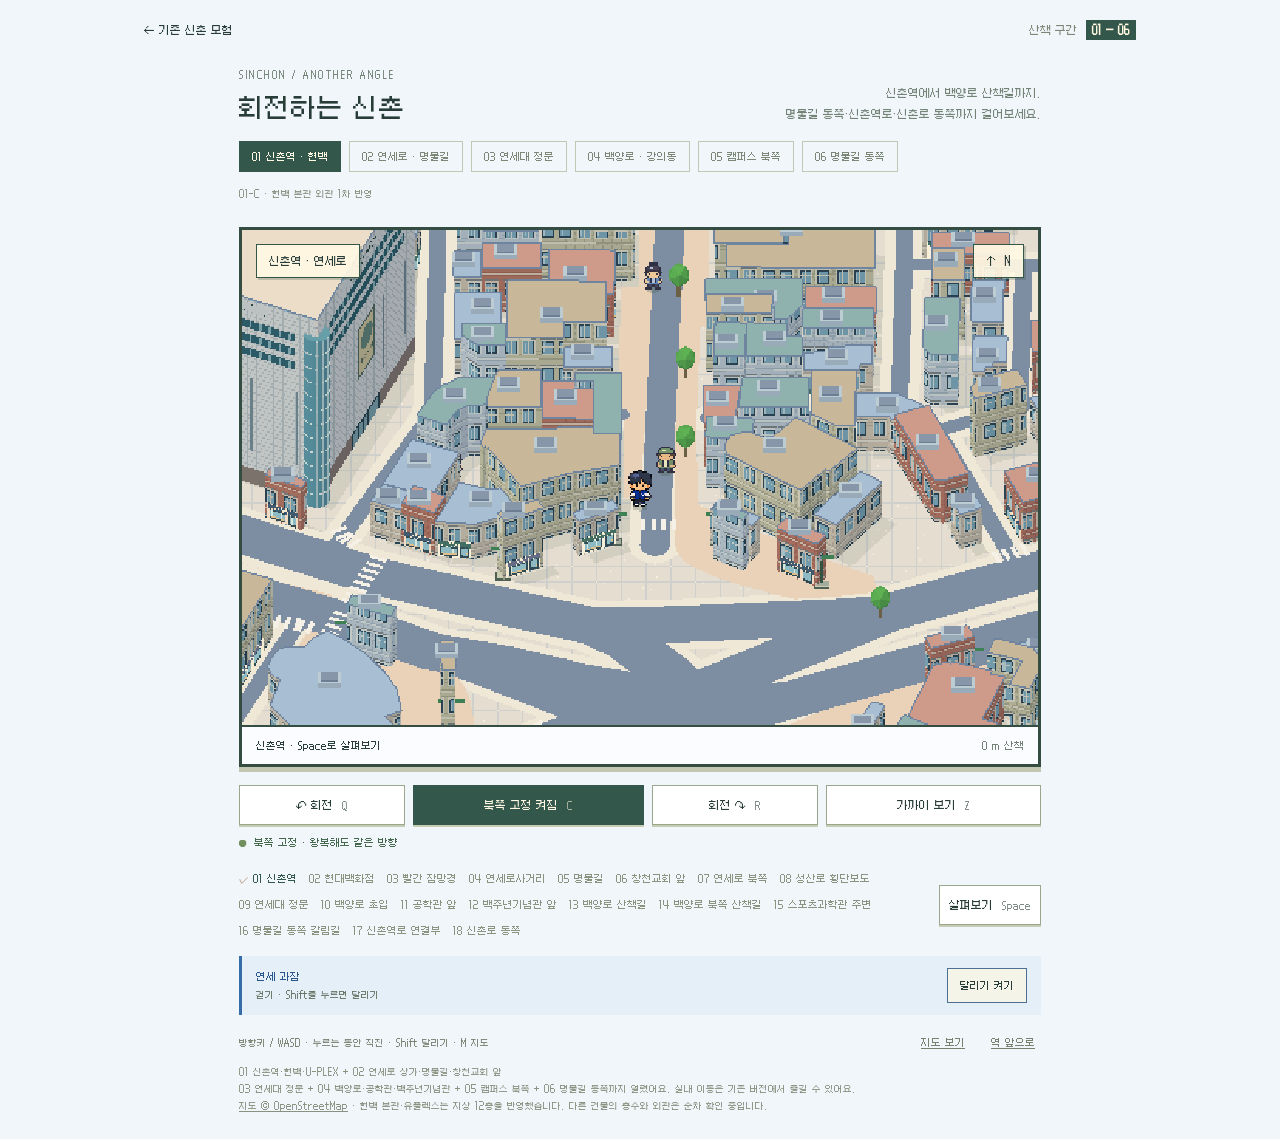
==== prototype/index.html @ 590bbfd5 "Expand east district along Myeongmul-gil and Sinchon-ro" ====
<!doctype html><html lang="ko"><head><meta charset="utf-8"><meta name="viewport" content="width=device-width,initial-scale=1,viewport-fit=cover"><meta name="theme-color" content="#f0f6fa"><title>회전하는 신촌 — 산책 시제품</title><link rel="stylesheet" href="prototype.css?v=6"></head><body>
<header><a href="../">← 기존 신촌 모험</a><span>산책 구간 <b>01 — 06</b></span></header>
<main><div class="title"><div><p>SINCHON / ANOTHER ANGLE</p><h1>회전하는 신촌</h1></div><p class="intro">신촌역에서 백양로 산책길까지.<br>명물길 동쪽·신촌역로·신촌로 동쪽까지 걸어보세요.</p></div>
<div class="sections" aria-label="열린 지도 구간"><span data-section="1" aria-current="location">01 신촌역 · 현백</span><span data-section="2">02 연세로 · 명물길</span><span data-section="3">03 연세대 정문</span><span data-section="4">04 백양로 · 강의동</span><span data-section="5">05 캠퍼스 북쪽</span><span data-section="6">06 명물길 동쪽</span></div>
<p id="detail-zone" class="scope" aria-live="polite">01-C · 건물 상세화 예정</p><section class="game-shell" aria-label="입체 신촌 산책"><div class="viewport"><canvas id="scene" tabindex="0" aria-label="입체 신촌 게임. 방향키를 짧게 누르면 방향 전환, 길게 누르면 걷기. Shift를 누르거나 달리기 버튼을 켜면 달리기. Q와 R로 카메라 회전. 스페이스로 장소 살펴보기."></canvas><div class="hud"><span id="place">신촌역 · 연세로 입구</span><span class="compass"><i id="north">↑</i> N</span></div><div id="loading">거리에 불을 켜는 중…</div><div id="notice" role="status" aria-live="polite"></div><div id="speech" hidden><b id="speaker"></b><p id="words"></p><button id="close-speech">계속 걷기 ↵</button></div></div><div class="screen-footer"><span id="hint">짧게 방향 · 길게 걷기</span><span id="steps">0 m 산책</span></div></section>
<nav class="camera-controls" aria-label="시점 조작"><button id="rotate-left" aria-label="카메라 왼쪽 회전">↶ <span>회전</span> <kbd>Q</kbd></button><button id="auto" aria-pressed="true">북쪽 고정 <b>켜짐</b> <kbd>C</kbd></button><button id="rotate-right" aria-label="카메라 오른쪽 회전"><span>회전</span> ↷ <kbd>R</kbd></button><button id="zoom" aria-label="화면 거리 변경">가까이 보기 <kbd>Z</kbd></button></nav><p class="camera-status" id="camera-status" role="status">자동 · 신촌역 시점</p>
<div class="lower"><div class="route" id="route-stops" aria-label="산책 장소"></div><button id="inspect">살펴보기 <kbd>Space</kbd></button></div>
<div class="movement-controls"><div><b>연세 과잠</b><span id="pace">걷기 · Shift를 누르면 달리기</span></div><button id="run-toggle" aria-pressed="false">달리기 켜기</button></div>
<div class="touch" aria-label="휴대폰 이동 조작"><div class="dpad"><button data-dir="up" aria-label="위로 이동">↑</button><button data-dir="left" aria-label="왼쪽으로 이동">←</button><button data-dir="down" aria-label="아래로 이동">↓</button><button data-dir="right" aria-label="오른쪽으로 이동">→</button></div><span>두 방향을 함께 누르면<br>대각선으로 걸어요.</span><button id="touch-inspect" aria-label="장소 살펴보기">살펴보기</button></div>
<footer><span>방향키 / WASD · 누르는 동안 직진 · Shift 달리기 · M 지도</span><button id="map-button">지도 보기</button><button id="home">역 앞으로</button></footer><p class="scope">01 신촌역·현백·U-PLEX + 02 연세로 상가·명물길·창천교회 앞<br>03 연세대 정문 + 04 백양로·공학관·백주년기념관 + 05 캠퍼스 북쪽 + 06 명물길 동쪽까지 열렸어요. 실내 이동은 기존 버전에서 즐길 수 있어요.<br><a href="https://www.openstreetmap.org/copyright" target="_blank" rel="noopener">지도 © OpenStreetMap</a> · 현백 본관·유플렉스는 지상 12층을 반영했습니다. 다른 건물의 층수와 외관은 순차 확인 중입니다.</p></main>
<div id="map-overlay" class="overlay" hidden role="dialog" aria-modal="true" aria-labelledby="map-title"><section><div><h2 id="map-title">오늘의 산책</h2><button id="close-map">닫기 ×</button></div><canvas id="mini" width="360" height="420" aria-label="신촌역부터 연세대 정문과 백양로 산책길까지 북쪽이 위인 지상 지도"></canvas><div id="map-legend" class="map-legend"></div><p>초록 선은 연세로, 빨간 점은 나의 위치예요.<br>각 구간은 A 북서 · B 북동 · C 남서 · D 남동으로 나뉘어요.<br>01-A 유플렉스 · 01-C 현백 본관 외관 1차 반영.</p></section></div>
<script src="../assets/city-geography.js?v=21"></script><script src="../sprites.js?v=20"></script><script type="module" src="scene.mjs?v=22"></script><script>window.addEventListener('error',()=>{const e=document.querySelector('#loading');if(e&&!e.hidden)e.textContent='화면을 시작하지 못했어요. 새로고침하거나 기존 신촌 모험을 열어주세요.';});</script></body></html>
---- prototype/prototype.css ----
@font-face{font-family:Galmuri;src:url('../assets/fonts/Galmuri9.woff2')}*{box-sizing:border-box}body{margin:0;background:#f0f6fa;color:#283c38;font-family:Galmuri,monospace}button,a{-webkit-tap-highlight-color:transparent}button{font:inherit;cursor:pointer;color:inherit;user-select:none;-webkit-user-select:none;-webkit-touch-callout:none;touch-action:manipulation}a{color:inherit}button:focus-visible,a:focus-visible{outline:3px solid #d5774f;outline-offset:3px}header{max-width:1040px;margin:auto;padding:23px 24px 15px;display:flex;justify-content:space-between;font-size:11px}header a{text-decoration:none}header span{color:#7f8678}header b{background:#34574b;color:#fff8df;padding:4px 6px;margin-left:5px}main{max-width:1000px;margin:0 auto;padding:0 24px}.title{display:flex;align-items:end;justify-content:space-between;margin:8px 0 22px}.title p{font-size:9px;color:#738376;letter-spacing:1.5px}.title h1{font-size:26px;font-weight:400;margin:10px 0 0}.title .intro{font-size:11px;line-height:1.9;letter-spacing:0;text-align:right;margin:0}.game-shell{border:3px solid #354c43;box-shadow:0 5px 0 #c3c7b1;background:#b5cbb1}.viewport{width:100%;position:relative;aspect-ratio:3/2;overflow:hidden;background:#c8d5b3}#scene{display:block;width:100%;height:100%;image-rendering:pixelated;outline:none;touch-action:none}.hud{position:absolute;top:14px;left:14px;right:14px;display:flex;justify-content:space-between;pointer-events:none;font-size:11px}.hud>span{background:#fff8e4ed;padding:9px 12px;border:1px solid #355547;box-shadow:2px 2px #35554740}.compass{display:flex;gap:8px;align-items:center}.compass i{display:inline-block;font-style:normal}#loading{position:absolute;inset:0;display:grid;place-items:center;background:#d9dfc2;font-size:13px}#loading[hidden]{display:none}#notice{position:absolute;left:50%;bottom:18px;transform:translateX(-50%);background:#294d43ed;color:#fffae9;padding:10px 16px;font-size:11px;opacity:0;pointer-events:none;white-space:nowrap;transition:opacity .15s}#notice.show{opacity:1}.screen-footer{background:#fbfcff;display:flex;justify-content:space-between;padding:12px 14px;font-size:10px;gap:10px;border-top:2px solid #354c43}.screen-footer #steps{color:#738376;white-space:nowrap}.camera-controls{display:grid;grid-template-columns:1fr 1.4fr 1fr 1.3fr;gap:8px;margin-top:18px}.camera-controls button,#inspect{border:1px solid #9aa78d;background:#ffffff;padding:12px 9px;font-size:11px;box-shadow:0 2px #c6ccb4}.camera-controls button:hover,#inspect:hover{background:#e2e8cd}.camera-controls button[aria-pressed=true]{background:#34574b;color:#fff8e2;border-color:#34574b}.camera-controls b{font-weight:400}.camera-controls kbd,#inspect kbd{font:inherit;font-size:9px;opacity:.6;margin-left:5px}.lower{display:flex;align-items:center;justify-content:space-between;gap:12px;margin-top:18px}.route{display:flex;gap:10px;align-items:center;font-size:10px;color:#8b927f}.route i{font-style:normal;color:#b6bea6}.route .visited{color:#34574b}.route .visited::before{content:'✓ ';color:#a56b44}footer{display:flex;gap:14px;align-items:center;font-size:9px;color:#76816f;margin-top:20px}footer span{flex:1}footer button{background:none;border:0;font-size:10px;text-decoration:underline}.scope{font-size:9px;line-height:1.9;color:#8b9180;margin:14px 0 24px}.touch{display:none}#speech{position:absolute;bottom:12px;left:12px;right:12px;background:#fff8e7;border:3px double #344d42;box-shadow:0 3px #344d4244;padding:16px;font-size:13px}#speech b{font-size:11px;color:#9e613e}#speech p{line-height:1.8;margin:9px 0}#speech button{display:block;margin-left:auto;border:0;background:none;font-size:10px;padding:6px}.overlay{position:fixed;inset:0;background:#213b34b8;z-index:5;display:grid;place-items:center;padding:20px}.overlay[hidden],[hidden]{display:none!important}.overlay section{background:#fff8e7;padding:18px;border:3px solid #34574b;max-height:95dvh;overflow:auto;max-width:420px;width:100%}.overlay section>div{display:flex;align-items:center;justify-content:space-between}.overlay h2{font-size:18px;font-weight:400}.overlay button{border:0;background:none}.overlay p{font-size:10px;line-height:1.6}#mini{width:100%;height:auto;max-height:65dvh;object-fit:contain;image-rendering:pixelated}@media(min-width:1000px) and (max-height:950px){main{max-width:850px}.title{margin-bottom:16px}.viewport{max-height:55dvh}.game-shell{margin:auto}}@media(max-width:650px){header{padding:18px 16px 10px;font-size:10px}main{padding:0 12px}.title{margin:10px 4px 18px}.title h1{font-size:22px}.title .intro{display:none}.viewport{aspect-ratio:1.2}.hud{top:9px;left:9px;right:9px;font-size:9px}.hud>span{padding:7px 8px}.screen-footer{font-size:9px;padding:10px 8px}.camera-controls{gap:5px;grid-template-columns:1fr 1.4fr 1fr 1.2fr;margin-top:14px}.camera-controls button{font-size:9px;padding:11px 4px}.camera-controls kbd,#inspect kbd{display:none}.lower{margin:14px 3px}.route{gap:5px;font-size:9px}#inspect{font-size:10px;padding:9px}.touch{display:flex;align-items:center;justify-content:space-between;margin:18px 8px 10px;gap:8px}.touch span{font-size:9px;line-height:1.8;color:#7f8975}.dpad{display:grid;grid-template-columns:40px 40px 40px;grid-template-rows:38px 38px;gap:4px}.dpad button{background:#fff8e5;border:1px solid #788d75;box-shadow:0 3px #aebba0;font-size:20px;touch-action:none}.dpad button:first-child{grid-column:2}.dpad button:nth-child(2){grid-column:1;grid-row:2}.dpad button:nth-child(3){grid-column:2;grid-row:2}.dpad button:nth-child(4){grid-column:3;grid-row:2}#touch-inspect{background:#b36545;color:#fff7df;border:2px solid #754a37;border-radius:50%;width:65px;height:65px;font-size:10px;box-shadow:0 3px #754a37;touch-action:none}footer{flex-wrap:wrap;margin:20px 4px 0}footer span{display:none}.scope{margin:13px 4px 20px;font-size:8px}#speech{font-size:11px;padding:12px}#notice{font-size:9px;padding:9px 10px;max-width:95%;text-align:center;white-space:normal}}

.camera-status{min-height:1.6em;margin:11px 0 0;font-size:10px;color:#45684e}.camera-status::before{content:"●";font-size:8px;margin-right:7px;color:#72905d}

.movement-controls{display:flex;align-items:center;justify-content:space-between;gap:12px;margin-top:16px;padding:12px 14px;background:#e4eff7;border-left:3px solid #366da9;font-size:10px}.movement-controls b{color:#28558b;font-weight:400}.movement-controls span{display:block;margin-top:6px;color:#647364;font-size:9px}#run-toggle{border:1px solid #4c6f94;background:#f5f4e8;padding:10px 12px;font-size:10px;white-space:nowrap;touch-action:manipulation}#run-toggle[aria-pressed=true]{background:#2e609b;color:#fff4df}@media(max-width:650px){.movement-controls{margin-top:14px;padding:10px}.movement-controls span{font-size:8px}#run-toggle{padding:11px 10px;font-size:10px}}

.sections{display:flex;flex-wrap:wrap;gap:8px;margin:0 0 12px;font-size:10px}.sections span{padding:8px 12px;border:1px solid #c0c8b4;color:#7b8877}.sections [aria-current]{background:#34574b;border-color:#34574b;color:#fff8e2}.route{flex-wrap:wrap;gap:8px 12px;line-height:1.8;max-width:80%}.route span{white-space:nowrap}.overlay section>.map-legend{display:grid;grid-template-columns:1fr 1fr;gap:8px;font-size:10px;margin-top:10px}.map-legend b{font-weight:400;color:#3b6b83}.lower #inspect{flex-shrink:0}@media(max-width:650px){.sections{font-size:9px;gap:6px}.sections span{padding:8px}.route{max-width:72%;gap:4px 9px;font-size:8px}.overlay section>.map-legend{font-size:9px}}
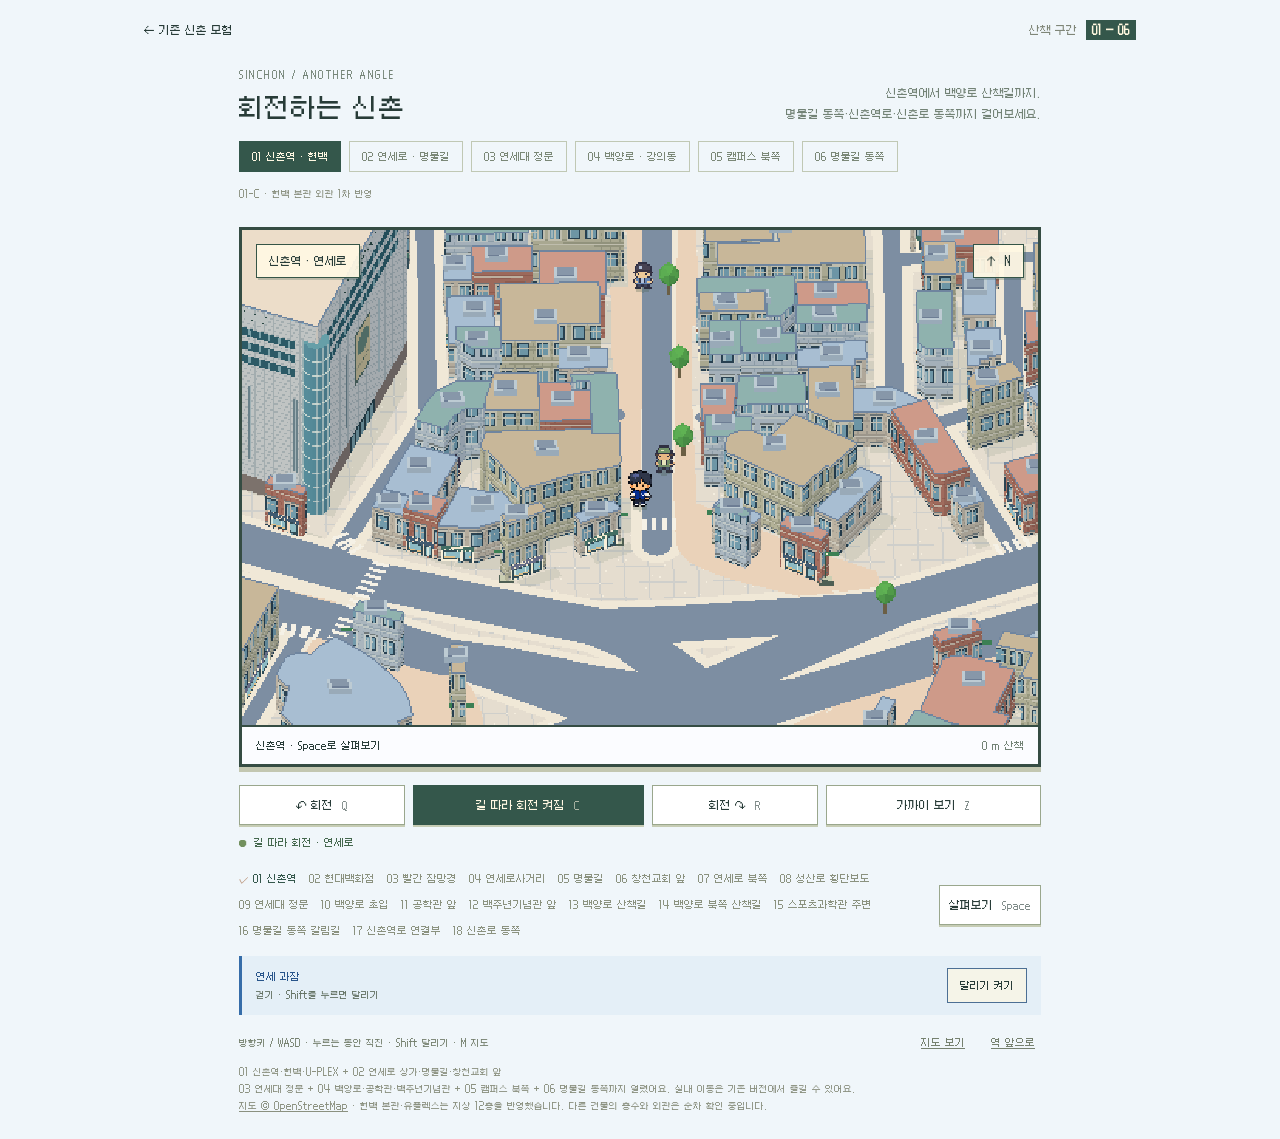
==== commit 3726f07e: "Align camera with road curves using deterministic street bearings" ====
--- a/prototype/index.html
+++ b/prototype/index.html
@@ -3,10 +3,10 @@
 <main><div class="title"><div><p>SINCHON / ANOTHER ANGLE</p><h1>회전하는 신촌</h1></div><p class="intro">신촌역에서 백양로 산책길까지.<br>명물길 동쪽·신촌역로·신촌로 동쪽까지 걸어보세요.</p></div>
 <div class="sections" aria-label="열린 지도 구간"><span data-section="1" aria-current="location">01 신촌역 · 현백</span><span data-section="2">02 연세로 · 명물길</span><span data-section="3">03 연세대 정문</span><span data-section="4">04 백양로 · 강의동</span><span data-section="5">05 캠퍼스 북쪽</span><span data-section="6">06 명물길 동쪽</span></div>
 <p id="detail-zone" class="scope" aria-live="polite">01-C · 건물 상세화 예정</p><section class="game-shell" aria-label="입체 신촌 산책"><div class="viewport"><canvas id="scene" tabindex="0" aria-label="입체 신촌 게임. 방향키를 짧게 누르면 방향 전환, 길게 누르면 걷기. Shift를 누르거나 달리기 버튼을 켜면 달리기. Q와 R로 카메라 회전. 스페이스로 장소 살펴보기."></canvas><div class="hud"><span id="place">신촌역 · 연세로 입구</span><span class="compass"><i id="north">↑</i> N</span></div><div id="loading">거리에 불을 켜는 중…</div><div id="notice" role="status" aria-live="polite"></div><div id="speech" hidden><b id="speaker"></b><p id="words"></p><button id="close-speech">계속 걷기 ↵</button></div></div><div class="screen-footer"><span id="hint">짧게 방향 · 길게 걷기</span><span id="steps">0 m 산책</span></div></section>
-<nav class="camera-controls" aria-label="시점 조작"><button id="rotate-left" aria-label="카메라 왼쪽 회전">↶ <span>회전</span> <kbd>Q</kbd></button><button id="auto" aria-pressed="true">북쪽 고정 <b>켜짐</b> <kbd>C</kbd></button><button id="rotate-right" aria-label="카메라 오른쪽 회전"><span>회전</span> ↷ <kbd>R</kbd></button><button id="zoom" aria-label="화면 거리 변경">가까이 보기 <kbd>Z</kbd></button></nav><p class="camera-status" id="camera-status" role="status">자동 · 신촌역 시점</p>
+<nav class="camera-controls" aria-label="시점 조작"><button id="rotate-left" aria-label="카메라 왼쪽 회전">↶ <span>회전</span> <kbd>Q</kbd></button><button id="auto" aria-pressed="true">길 따라 회전 <b>켜짐</b> <kbd>C</kbd></button><button id="rotate-right" aria-label="카메라 오른쪽 회전"><span>회전</span> ↷ <kbd>R</kbd></button><button id="zoom" aria-label="화면 거리 변경">가까이 보기 <kbd>Z</kbd></button></nav><p class="camera-status" id="camera-status" role="status">자동 · 신촌역 시점</p>
 <div class="lower"><div class="route" id="route-stops" aria-label="산책 장소"></div><button id="inspect">살펴보기 <kbd>Space</kbd></button></div>
 <div class="movement-controls"><div><b>연세 과잠</b><span id="pace">걷기 · Shift를 누르면 달리기</span></div><button id="run-toggle" aria-pressed="false">달리기 켜기</button></div>
 <div class="touch" aria-label="휴대폰 이동 조작"><div class="dpad"><button data-dir="up" aria-label="위로 이동">↑</button><button data-dir="left" aria-label="왼쪽으로 이동">←</button><button data-dir="down" aria-label="아래로 이동">↓</button><button data-dir="right" aria-label="오른쪽으로 이동">→</button></div><span>두 방향을 함께 누르면<br>대각선으로 걸어요.</span><button id="touch-inspect" aria-label="장소 살펴보기">살펴보기</button></div>
 <footer><span>방향키 / WASD · 누르는 동안 직진 · Shift 달리기 · M 지도</span><button id="map-button">지도 보기</button><button id="home">역 앞으로</button></footer><p class="scope">01 신촌역·현백·U-PLEX + 02 연세로 상가·명물길·창천교회 앞<br>03 연세대 정문 + 04 백양로·공학관·백주년기념관 + 05 캠퍼스 북쪽 + 06 명물길 동쪽까지 열렸어요. 실내 이동은 기존 버전에서 즐길 수 있어요.<br><a href="https://www.openstreetmap.org/copyright" target="_blank" rel="noopener">지도 © OpenStreetMap</a> · 현백 본관·유플렉스는 지상 12층을 반영했습니다. 다른 건물의 층수와 외관은 순차 확인 중입니다.</p></main>
 <div id="map-overlay" class="overlay" hidden role="dialog" aria-modal="true" aria-labelledby="map-title"><section><div><h2 id="map-title">오늘의 산책</h2><button id="close-map">닫기 ×</button></div><canvas id="mini" width="360" height="420" aria-label="신촌역부터 연세대 정문과 백양로 산책길까지 북쪽이 위인 지상 지도"></canvas><div id="map-legend" class="map-legend"></div><p>초록 선은 연세로, 빨간 점은 나의 위치예요.<br>각 구간은 A 북서 · B 북동 · C 남서 · D 남동으로 나뉘어요.<br>01-A 유플렉스 · 01-C 현백 본관 외관 1차 반영.</p></section></div>
-<script src="../assets/city-geography.js?v=21"></script><script src="../sprites.js?v=20"></script><script type="module" src="scene.mjs?v=22"></script><script>window.addEventListener('error',()=>{const e=document.querySelector('#loading');if(e&&!e.hidden)e.textContent='화면을 시작하지 못했어요. 새로고침하거나 기존 신촌 모험을 열어주세요.';});</script></body></html>
+<script src="../assets/city-geography.js?v=21"></script><script src="../sprites.js?v=20"></script><script type="module" src="scene.mjs?v=23"></script><script>window.addEventListener('error',()=>{const e=document.querySelector('#loading');if(e&&!e.hidden)e.textContent='화면을 시작하지 못했어요. 새로고침하거나 기존 신촌 모험을 열어주세요.';});</script></body></html>
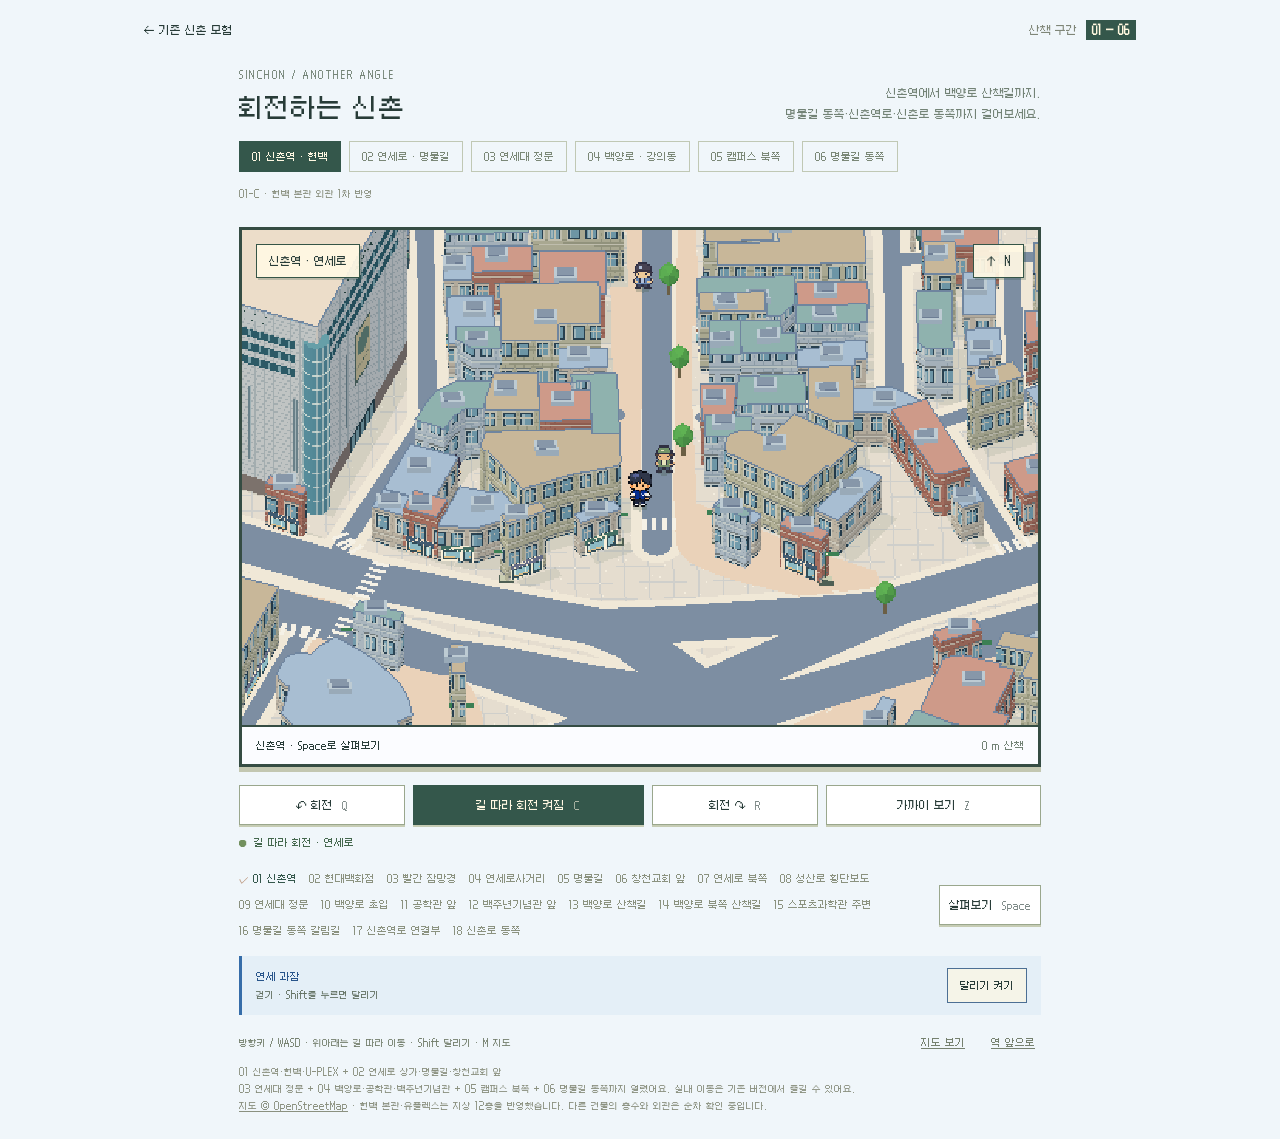
==== commit 09daada6: "Guide longitudinal movement around road bends and U-PLEX corner" ====
--- a/prototype/index.html
+++ b/prototype/index.html
@@ -7,6 +7,6 @@
 <div class="lower"><div class="route" id="route-stops" aria-label="산책 장소"></div><button id="inspect">살펴보기 <kbd>Space</kbd></button></div>
 <div class="movement-controls"><div><b>연세 과잠</b><span id="pace">걷기 · Shift를 누르면 달리기</span></div><button id="run-toggle" aria-pressed="false">달리기 켜기</button></div>
 <div class="touch" aria-label="휴대폰 이동 조작"><div class="dpad"><button data-dir="up" aria-label="위로 이동">↑</button><button data-dir="left" aria-label="왼쪽으로 이동">←</button><button data-dir="down" aria-label="아래로 이동">↓</button><button data-dir="right" aria-label="오른쪽으로 이동">→</button></div><span>두 방향을 함께 누르면<br>대각선으로 걸어요.</span><button id="touch-inspect" aria-label="장소 살펴보기">살펴보기</button></div>
-<footer><span>방향키 / WASD · 누르는 동안 직진 · Shift 달리기 · M 지도</span><button id="map-button">지도 보기</button><button id="home">역 앞으로</button></footer><p class="scope">01 신촌역·현백·U-PLEX + 02 연세로 상가·명물길·창천교회 앞<br>03 연세대 정문 + 04 백양로·공학관·백주년기념관 + 05 캠퍼스 북쪽 + 06 명물길 동쪽까지 열렸어요. 실내 이동은 기존 버전에서 즐길 수 있어요.<br><a href="https://www.openstreetmap.org/copyright" target="_blank" rel="noopener">지도 © OpenStreetMap</a> · 현백 본관·유플렉스는 지상 12층을 반영했습니다. 다른 건물의 층수와 외관은 순차 확인 중입니다.</p></main>
+<footer><span>방향키 / WASD · 위아래는 길 따라 이동 · Shift 달리기 · M 지도</span><button id="map-button">지도 보기</button><button id="home">역 앞으로</button></footer><p class="scope">01 신촌역·현백·U-PLEX + 02 연세로 상가·명물길·창천교회 앞<br>03 연세대 정문 + 04 백양로·공학관·백주년기념관 + 05 캠퍼스 북쪽 + 06 명물길 동쪽까지 열렸어요. 실내 이동은 기존 버전에서 즐길 수 있어요.<br><a href="https://www.openstreetmap.org/copyright" target="_blank" rel="noopener">지도 © OpenStreetMap</a> · 현백 본관·유플렉스는 지상 12층을 반영했습니다. 다른 건물의 층수와 외관은 순차 확인 중입니다.</p></main>
 <div id="map-overlay" class="overlay" hidden role="dialog" aria-modal="true" aria-labelledby="map-title"><section><div><h2 id="map-title">오늘의 산책</h2><button id="close-map">닫기 ×</button></div><canvas id="mini" width="360" height="420" aria-label="신촌역부터 연세대 정문과 백양로 산책길까지 북쪽이 위인 지상 지도"></canvas><div id="map-legend" class="map-legend"></div><p>초록 선은 연세로, 빨간 점은 나의 위치예요.<br>각 구간은 A 북서 · B 북동 · C 남서 · D 남동으로 나뉘어요.<br>01-A 유플렉스 · 01-C 현백 본관 외관 1차 반영.</p></section></div>
-<script src="../assets/city-geography.js?v=21"></script><script src="../sprites.js?v=20"></script><script type="module" src="scene.mjs?v=23"></script><script>window.addEventListener('error',()=>{const e=document.querySelector('#loading');if(e&&!e.hidden)e.textContent='화면을 시작하지 못했어요. 새로고침하거나 기존 신촌 모험을 열어주세요.';});</script></body></html>
+<script src="../assets/city-geography.js?v=21"></script><script src="../sprites.js?v=20"></script><script type="module" src="scene.mjs?v=24"></script><script>window.addEventListener('error',()=>{const e=document.querySelector('#loading');if(e&&!e.hidden)e.textContent='화면을 시작하지 못했어요. 새로고침하거나 기존 신촌 모험을 열어주세요.';});</script></body></html>
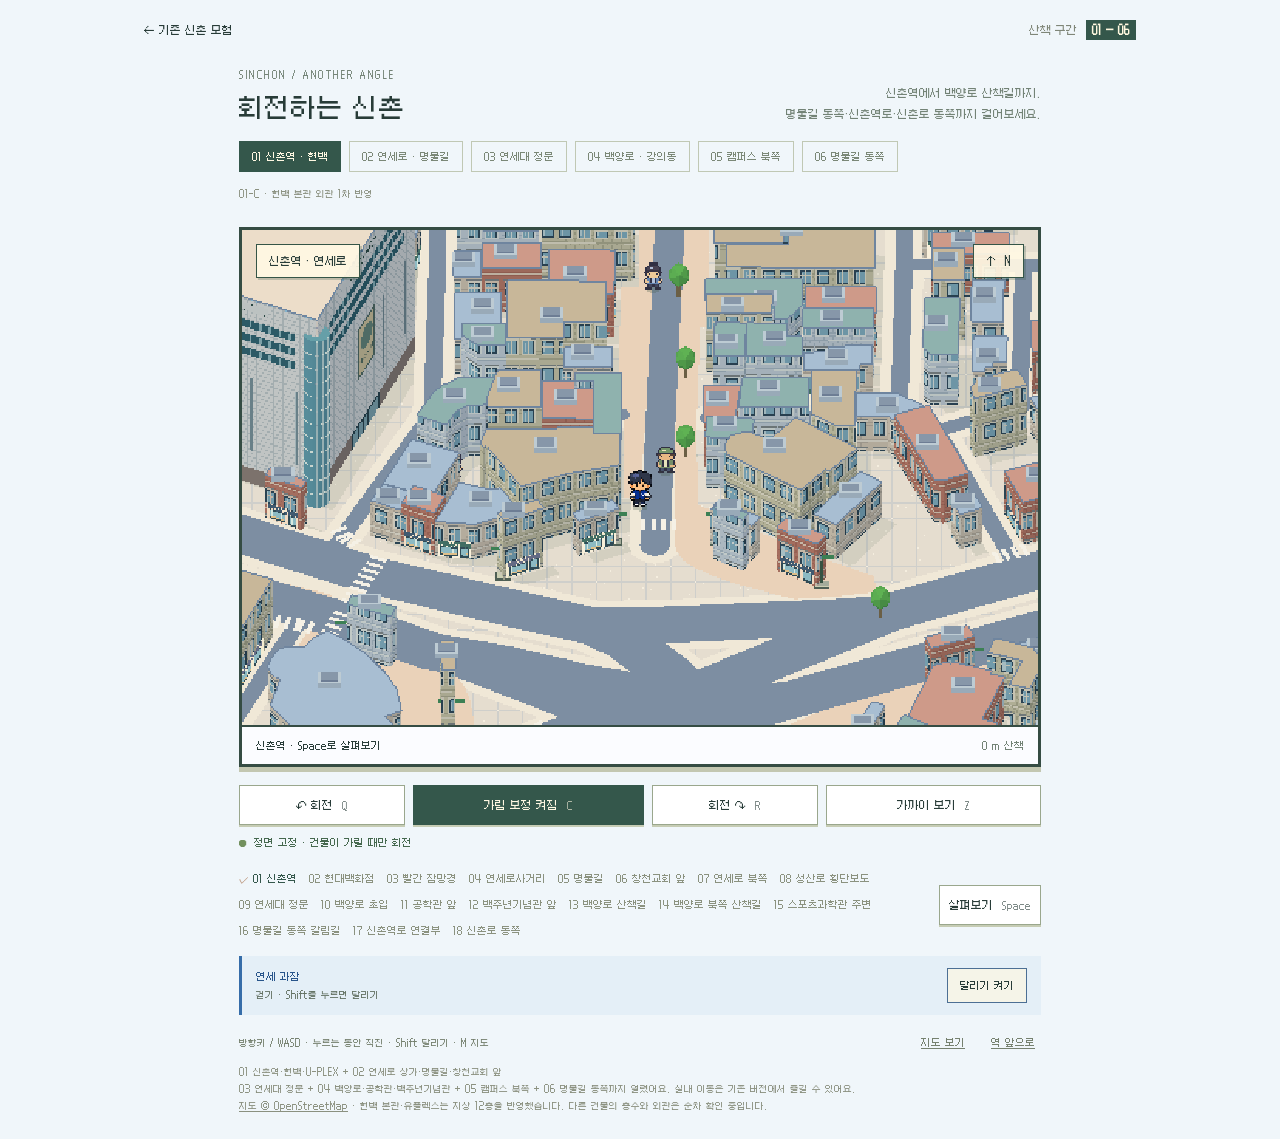
==== commit 678a23dc: "Keep camera front-facing except for building occlusion" ====
--- a/prototype/index.html
+++ b/prototype/index.html
@@ -3,10 +3,10 @@
 <main><div class="title"><div><p>SINCHON / ANOTHER ANGLE</p><h1>회전하는 신촌</h1></div><p class="intro">신촌역에서 백양로 산책길까지.<br>명물길 동쪽·신촌역로·신촌로 동쪽까지 걸어보세요.</p></div>
 <div class="sections" aria-label="열린 지도 구간"><span data-section="1" aria-current="location">01 신촌역 · 현백</span><span data-section="2">02 연세로 · 명물길</span><span data-section="3">03 연세대 정문</span><span data-section="4">04 백양로 · 강의동</span><span data-section="5">05 캠퍼스 북쪽</span><span data-section="6">06 명물길 동쪽</span></div>
 <p id="detail-zone" class="scope" aria-live="polite">01-C · 건물 상세화 예정</p><section class="game-shell" aria-label="입체 신촌 산책"><div class="viewport"><canvas id="scene" tabindex="0" aria-label="입체 신촌 게임. 방향키를 짧게 누르면 방향 전환, 길게 누르면 걷기. Shift를 누르거나 달리기 버튼을 켜면 달리기. Q와 R로 카메라 회전. 스페이스로 장소 살펴보기."></canvas><div class="hud"><span id="place">신촌역 · 연세로 입구</span><span class="compass"><i id="north">↑</i> N</span></div><div id="loading">거리에 불을 켜는 중…</div><div id="notice" role="status" aria-live="polite"></div><div id="speech" hidden><b id="speaker"></b><p id="words"></p><button id="close-speech">계속 걷기 ↵</button></div></div><div class="screen-footer"><span id="hint">짧게 방향 · 길게 걷기</span><span id="steps">0 m 산책</span></div></section>
-<nav class="camera-controls" aria-label="시점 조작"><button id="rotate-left" aria-label="카메라 왼쪽 회전">↶ <span>회전</span> <kbd>Q</kbd></button><button id="auto" aria-pressed="true">길 따라 회전 <b>켜짐</b> <kbd>C</kbd></button><button id="rotate-right" aria-label="카메라 오른쪽 회전"><span>회전</span> ↷ <kbd>R</kbd></button><button id="zoom" aria-label="화면 거리 변경">가까이 보기 <kbd>Z</kbd></button></nav><p class="camera-status" id="camera-status" role="status">자동 · 신촌역 시점</p>
+<nav class="camera-controls" aria-label="시점 조작"><button id="rotate-left" aria-label="카메라 왼쪽 회전">↶ <span>회전</span> <kbd>Q</kbd></button><button id="auto" aria-pressed="true">가림 보정 <b>켜짐</b> <kbd>C</kbd></button><button id="rotate-right" aria-label="카메라 오른쪽 회전"><span>회전</span> ↷ <kbd>R</kbd></button><button id="zoom" aria-label="화면 거리 변경">가까이 보기 <kbd>Z</kbd></button></nav><p class="camera-status" id="camera-status" role="status">자동 · 신촌역 시점</p>
 <div class="lower"><div class="route" id="route-stops" aria-label="산책 장소"></div><button id="inspect">살펴보기 <kbd>Space</kbd></button></div>
 <div class="movement-controls"><div><b>연세 과잠</b><span id="pace">걷기 · Shift를 누르면 달리기</span></div><button id="run-toggle" aria-pressed="false">달리기 켜기</button></div>
 <div class="touch" aria-label="휴대폰 이동 조작"><div class="dpad"><button data-dir="up" aria-label="위로 이동">↑</button><button data-dir="left" aria-label="왼쪽으로 이동">←</button><button data-dir="down" aria-label="아래로 이동">↓</button><button data-dir="right" aria-label="오른쪽으로 이동">→</button></div><span>두 방향을 함께 누르면<br>대각선으로 걸어요.</span><button id="touch-inspect" aria-label="장소 살펴보기">살펴보기</button></div>
-<footer><span>방향키 / WASD · 위아래는 길 따라 이동 · Shift 달리기 · M 지도</span><button id="map-button">지도 보기</button><button id="home">역 앞으로</button></footer><p class="scope">01 신촌역·현백·U-PLEX + 02 연세로 상가·명물길·창천교회 앞<br>03 연세대 정문 + 04 백양로·공학관·백주년기념관 + 05 캠퍼스 북쪽 + 06 명물길 동쪽까지 열렸어요. 실내 이동은 기존 버전에서 즐길 수 있어요.<br><a href="https://www.openstreetmap.org/copyright" target="_blank" rel="noopener">지도 © OpenStreetMap</a> · 현백 본관·유플렉스는 지상 12층을 반영했습니다. 다른 건물의 층수와 외관은 순차 확인 중입니다.</p></main>
+<footer><span>방향키 / WASD · 누르는 동안 직진 · Shift 달리기 · M 지도</span><button id="map-button">지도 보기</button><button id="home">역 앞으로</button></footer><p class="scope">01 신촌역·현백·U-PLEX + 02 연세로 상가·명물길·창천교회 앞<br>03 연세대 정문 + 04 백양로·공학관·백주년기념관 + 05 캠퍼스 북쪽 + 06 명물길 동쪽까지 열렸어요. 실내 이동은 기존 버전에서 즐길 수 있어요.<br><a href="https://www.openstreetmap.org/copyright" target="_blank" rel="noopener">지도 © OpenStreetMap</a> · 현백 본관·유플렉스는 지상 12층을 반영했습니다. 다른 건물의 층수와 외관은 순차 확인 중입니다.</p></main>
 <div id="map-overlay" class="overlay" hidden role="dialog" aria-modal="true" aria-labelledby="map-title"><section><div><h2 id="map-title">오늘의 산책</h2><button id="close-map">닫기 ×</button></div><canvas id="mini" width="360" height="420" aria-label="신촌역부터 연세대 정문과 백양로 산책길까지 북쪽이 위인 지상 지도"></canvas><div id="map-legend" class="map-legend"></div><p>초록 선은 연세로, 빨간 점은 나의 위치예요.<br>각 구간은 A 북서 · B 북동 · C 남서 · D 남동으로 나뉘어요.<br>01-A 유플렉스 · 01-C 현백 본관 외관 1차 반영.</p></section></div>
-<script src="../assets/city-geography.js?v=21"></script><script src="../sprites.js?v=20"></script><script type="module" src="scene.mjs?v=24"></script><script>window.addEventListener('error',()=>{const e=document.querySelector('#loading');if(e&&!e.hidden)e.textContent='화면을 시작하지 못했어요. 새로고침하거나 기존 신촌 모험을 열어주세요.';});</script></body></html>
+<script src="../assets/city-geography.js?v=21"></script><script src="../sprites.js?v=20"></script><script type="module" src="scene.mjs?v=25"></script><script>window.addEventListener('error',()=>{const e=document.querySelector('#loading');if(e&&!e.hidden)e.textContent='화면을 시작하지 못했어요. 새로고침하거나 기존 신촌 모험을 열어주세요.';});</script></body></html>
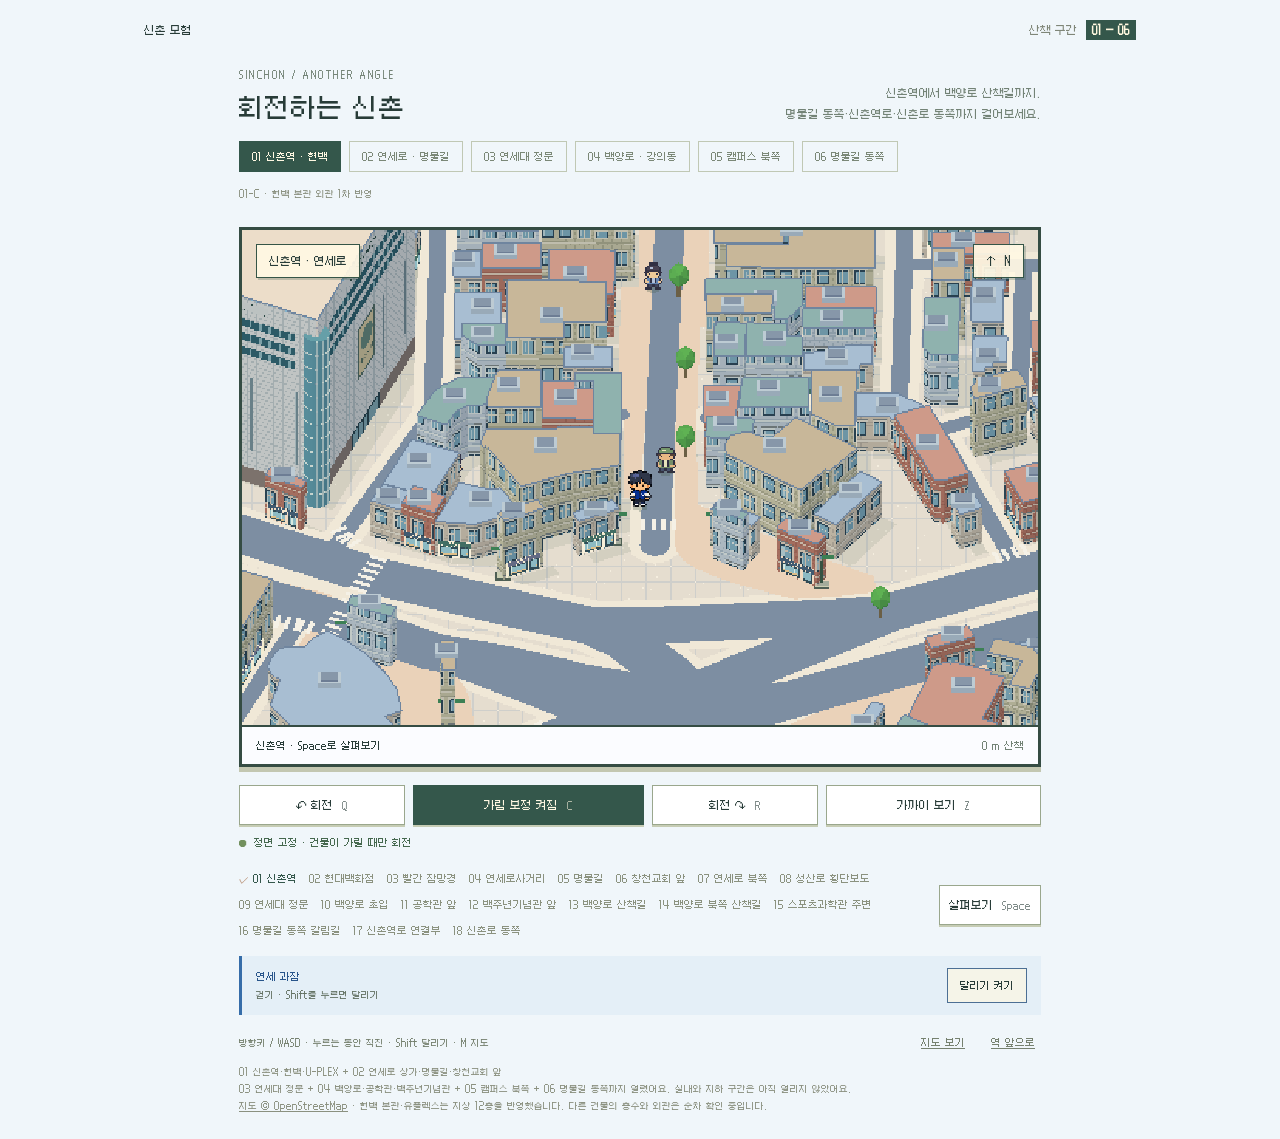
==== commit 069de4ee: "Remove legacy 2D game and serve 3D experience from root" ====
--- a/prototype/index.html
+++ b/prototype/index.html
@@ -1,5 +1,5 @@
 <!doctype html><html lang="ko"><head><meta charset="utf-8"><meta name="viewport" content="width=device-width,initial-scale=1,viewport-fit=cover"><meta name="theme-color" content="#f0f6fa"><title>회전하는 신촌 — 산책 시제품</title><link rel="stylesheet" href="prototype.css?v=6"></head><body>
-<header><a href="../">← 기존 신촌 모험</a><span>산책 구간 <b>01 — 06</b></span></header>
+<header><a href="../">신촌 모험</a><span>산책 구간 <b>01 — 06</b></span></header>
 <main><div class="title"><div><p>SINCHON / ANOTHER ANGLE</p><h1>회전하는 신촌</h1></div><p class="intro">신촌역에서 백양로 산책길까지.<br>명물길 동쪽·신촌역로·신촌로 동쪽까지 걸어보세요.</p></div>
 <div class="sections" aria-label="열린 지도 구간"><span data-section="1" aria-current="location">01 신촌역 · 현백</span><span data-section="2">02 연세로 · 명물길</span><span data-section="3">03 연세대 정문</span><span data-section="4">04 백양로 · 강의동</span><span data-section="5">05 캠퍼스 북쪽</span><span data-section="6">06 명물길 동쪽</span></div>
 <p id="detail-zone" class="scope" aria-live="polite">01-C · 건물 상세화 예정</p><section class="game-shell" aria-label="입체 신촌 산책"><div class="viewport"><canvas id="scene" tabindex="0" aria-label="입체 신촌 게임. 방향키를 짧게 누르면 방향 전환, 길게 누르면 걷기. Shift를 누르거나 달리기 버튼을 켜면 달리기. Q와 R로 카메라 회전. 스페이스로 장소 살펴보기."></canvas><div class="hud"><span id="place">신촌역 · 연세로 입구</span><span class="compass"><i id="north">↑</i> N</span></div><div id="loading">거리에 불을 켜는 중…</div><div id="notice" role="status" aria-live="polite"></div><div id="speech" hidden><b id="speaker"></b><p id="words"></p><button id="close-speech">계속 걷기 ↵</button></div></div><div class="screen-footer"><span id="hint">짧게 방향 · 길게 걷기</span><span id="steps">0 m 산책</span></div></section>
@@ -7,6 +7,6 @@
 <div class="lower"><div class="route" id="route-stops" aria-label="산책 장소"></div><button id="inspect">살펴보기 <kbd>Space</kbd></button></div>
 <div class="movement-controls"><div><b>연세 과잠</b><span id="pace">걷기 · Shift를 누르면 달리기</span></div><button id="run-toggle" aria-pressed="false">달리기 켜기</button></div>
 <div class="touch" aria-label="휴대폰 이동 조작"><div class="dpad"><button data-dir="up" aria-label="위로 이동">↑</button><button data-dir="left" aria-label="왼쪽으로 이동">←</button><button data-dir="down" aria-label="아래로 이동">↓</button><button data-dir="right" aria-label="오른쪽으로 이동">→</button></div><span>두 방향을 함께 누르면<br>대각선으로 걸어요.</span><button id="touch-inspect" aria-label="장소 살펴보기">살펴보기</button></div>
-<footer><span>방향키 / WASD · 누르는 동안 직진 · Shift 달리기 · M 지도</span><button id="map-button">지도 보기</button><button id="home">역 앞으로</button></footer><p class="scope">01 신촌역·현백·U-PLEX + 02 연세로 상가·명물길·창천교회 앞<br>03 연세대 정문 + 04 백양로·공학관·백주년기념관 + 05 캠퍼스 북쪽 + 06 명물길 동쪽까지 열렸어요. 실내 이동은 기존 버전에서 즐길 수 있어요.<br><a href="https://www.openstreetmap.org/copyright" target="_blank" rel="noopener">지도 © OpenStreetMap</a> · 현백 본관·유플렉스는 지상 12층을 반영했습니다. 다른 건물의 층수와 외관은 순차 확인 중입니다.</p></main>
+<footer><span>방향키 / WASD · 누르는 동안 직진 · Shift 달리기 · M 지도</span><button id="map-button">지도 보기</button><button id="home">역 앞으로</button></footer><p class="scope">01 신촌역·현백·U-PLEX + 02 연세로 상가·명물길·창천교회 앞<br>03 연세대 정문 + 04 백양로·공학관·백주년기념관 + 05 캠퍼스 북쪽 + 06 명물길 동쪽까지 열렸어요. 실내와 지하 구간은 아직 열리지 않았어요.<br><a href="https://www.openstreetmap.org/copyright" target="_blank" rel="noopener">지도 © OpenStreetMap</a> · 현백 본관·유플렉스는 지상 12층을 반영했습니다. 다른 건물의 층수와 외관은 순차 확인 중입니다.</p></main>
 <div id="map-overlay" class="overlay" hidden role="dialog" aria-modal="true" aria-labelledby="map-title"><section><div><h2 id="map-title">오늘의 산책</h2><button id="close-map">닫기 ×</button></div><canvas id="mini" width="360" height="420" aria-label="신촌역부터 연세대 정문과 백양로 산책길까지 북쪽이 위인 지상 지도"></canvas><div id="map-legend" class="map-legend"></div><p>초록 선은 연세로, 빨간 점은 나의 위치예요.<br>각 구간은 A 북서 · B 북동 · C 남서 · D 남동으로 나뉘어요.<br>01-A 유플렉스 · 01-C 현백 본관 외관 1차 반영.</p></section></div>
-<script src="../assets/city-geography.js?v=21"></script><script src="../sprites.js?v=20"></script><script type="module" src="scene.mjs?v=25"></script><script>window.addEventListener('error',()=>{const e=document.querySelector('#loading');if(e&&!e.hidden)e.textContent='화면을 시작하지 못했어요. 새로고침하거나 기존 신촌 모험을 열어주세요.';});</script></body></html>
+<script src="../assets/city-geography.js?v=21"></script><script type="module" src="scene.mjs?v=28"></script><script>window.addEventListener('error',()=>{const e=document.querySelector('#loading');if(e&&!e.hidden)e.textContent='화면을 시작하지 못했어요. 새로고침해 주세요.';});</script></body></html>
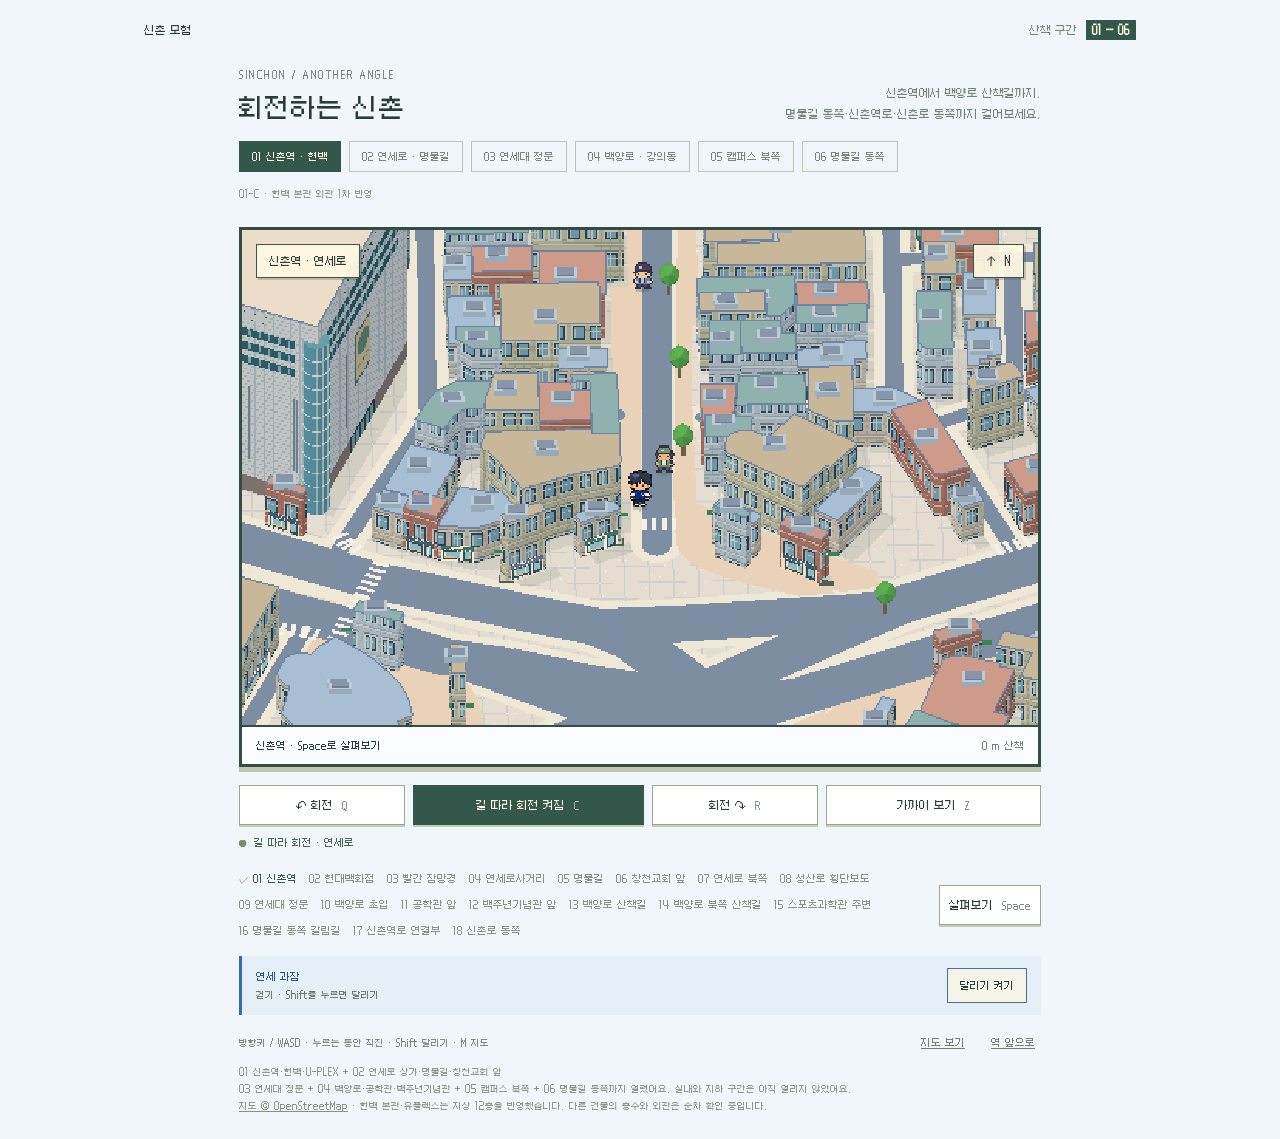
==== commit bf5345ee: "Restore road-relative camera with stable street bearings and occlusion offsets" ====
--- a/prototype/index.html
+++ b/prototype/index.html
@@ -3,10 +3,10 @@
 <main><div class="title"><div><p>SINCHON / ANOTHER ANGLE</p><h1>회전하는 신촌</h1></div><p class="intro">신촌역에서 백양로 산책길까지.<br>명물길 동쪽·신촌역로·신촌로 동쪽까지 걸어보세요.</p></div>
 <div class="sections" aria-label="열린 지도 구간"><span data-section="1" aria-current="location">01 신촌역 · 현백</span><span data-section="2">02 연세로 · 명물길</span><span data-section="3">03 연세대 정문</span><span data-section="4">04 백양로 · 강의동</span><span data-section="5">05 캠퍼스 북쪽</span><span data-section="6">06 명물길 동쪽</span></div>
 <p id="detail-zone" class="scope" aria-live="polite">01-C · 건물 상세화 예정</p><section class="game-shell" aria-label="입체 신촌 산책"><div class="viewport"><canvas id="scene" tabindex="0" aria-label="입체 신촌 게임. 방향키를 짧게 누르면 방향 전환, 길게 누르면 걷기. Shift를 누르거나 달리기 버튼을 켜면 달리기. Q와 R로 카메라 회전. 스페이스로 장소 살펴보기."></canvas><div class="hud"><span id="place">신촌역 · 연세로 입구</span><span class="compass"><i id="north">↑</i> N</span></div><div id="loading">거리에 불을 켜는 중…</div><div id="notice" role="status" aria-live="polite"></div><div id="speech" hidden><b id="speaker"></b><p id="words"></p><button id="close-speech">계속 걷기 ↵</button></div></div><div class="screen-footer"><span id="hint">짧게 방향 · 길게 걷기</span><span id="steps">0 m 산책</span></div></section>
-<nav class="camera-controls" aria-label="시점 조작"><button id="rotate-left" aria-label="카메라 왼쪽 회전">↶ <span>회전</span> <kbd>Q</kbd></button><button id="auto" aria-pressed="true">가림 보정 <b>켜짐</b> <kbd>C</kbd></button><button id="rotate-right" aria-label="카메라 오른쪽 회전"><span>회전</span> ↷ <kbd>R</kbd></button><button id="zoom" aria-label="화면 거리 변경">가까이 보기 <kbd>Z</kbd></button></nav><p class="camera-status" id="camera-status" role="status">자동 · 신촌역 시점</p>
+<nav class="camera-controls" aria-label="시점 조작"><button id="rotate-left" aria-label="카메라 왼쪽 회전">↶ <span>회전</span> <kbd>Q</kbd></button><button id="auto" aria-pressed="true">길 따라 회전 <b>켜짐</b> <kbd>C</kbd></button><button id="rotate-right" aria-label="카메라 오른쪽 회전"><span>회전</span> ↷ <kbd>R</kbd></button><button id="zoom" aria-label="화면 거리 변경">가까이 보기 <kbd>Z</kbd></button></nav><p class="camera-status" id="camera-status" role="status">자동 · 신촌역 시점</p>
 <div class="lower"><div class="route" id="route-stops" aria-label="산책 장소"></div><button id="inspect">살펴보기 <kbd>Space</kbd></button></div>
 <div class="movement-controls"><div><b>연세 과잠</b><span id="pace">걷기 · Shift를 누르면 달리기</span></div><button id="run-toggle" aria-pressed="false">달리기 켜기</button></div>
 <div class="touch" aria-label="휴대폰 이동 조작"><div class="dpad"><button data-dir="up" aria-label="위로 이동">↑</button><button data-dir="left" aria-label="왼쪽으로 이동">←</button><button data-dir="down" aria-label="아래로 이동">↓</button><button data-dir="right" aria-label="오른쪽으로 이동">→</button></div><span>두 방향을 함께 누르면<br>대각선으로 걸어요.</span><button id="touch-inspect" aria-label="장소 살펴보기">살펴보기</button></div>
 <footer><span>방향키 / WASD · 누르는 동안 직진 · Shift 달리기 · M 지도</span><button id="map-button">지도 보기</button><button id="home">역 앞으로</button></footer><p class="scope">01 신촌역·현백·U-PLEX + 02 연세로 상가·명물길·창천교회 앞<br>03 연세대 정문 + 04 백양로·공학관·백주년기념관 + 05 캠퍼스 북쪽 + 06 명물길 동쪽까지 열렸어요. 실내와 지하 구간은 아직 열리지 않았어요.<br><a href="https://www.openstreetmap.org/copyright" target="_blank" rel="noopener">지도 © OpenStreetMap</a> · 현백 본관·유플렉스는 지상 12층을 반영했습니다. 다른 건물의 층수와 외관은 순차 확인 중입니다.</p></main>
 <div id="map-overlay" class="overlay" hidden role="dialog" aria-modal="true" aria-labelledby="map-title"><section><div><h2 id="map-title">오늘의 산책</h2><button id="close-map">닫기 ×</button></div><canvas id="mini" width="360" height="420" aria-label="신촌역부터 연세대 정문과 백양로 산책길까지 북쪽이 위인 지상 지도"></canvas><div id="map-legend" class="map-legend"></div><p>초록 선은 연세로, 빨간 점은 나의 위치예요.<br>각 구간은 A 북서 · B 북동 · C 남서 · D 남동으로 나뉘어요.<br>01-A 유플렉스 · 01-C 현백 본관 외관 1차 반영.</p></section></div>
-<script src="../assets/city-geography.js?v=21"></script><script type="module" src="scene.mjs?v=28"></script><script>window.addEventListener('error',()=>{const e=document.querySelector('#loading');if(e&&!e.hidden)e.textContent='화면을 시작하지 못했어요. 새로고침해 주세요.';});</script></body></html>
+<script src="../assets/city-geography.js?v=21"></script><script type="module" src="scene.mjs?v=29"></script><script>window.addEventListener('error',()=>{const e=document.querySelector('#loading');if(e&&!e.hidden)e.textContent='화면을 시작하지 못했어요. 새로고침해 주세요.';});</script></body></html>
